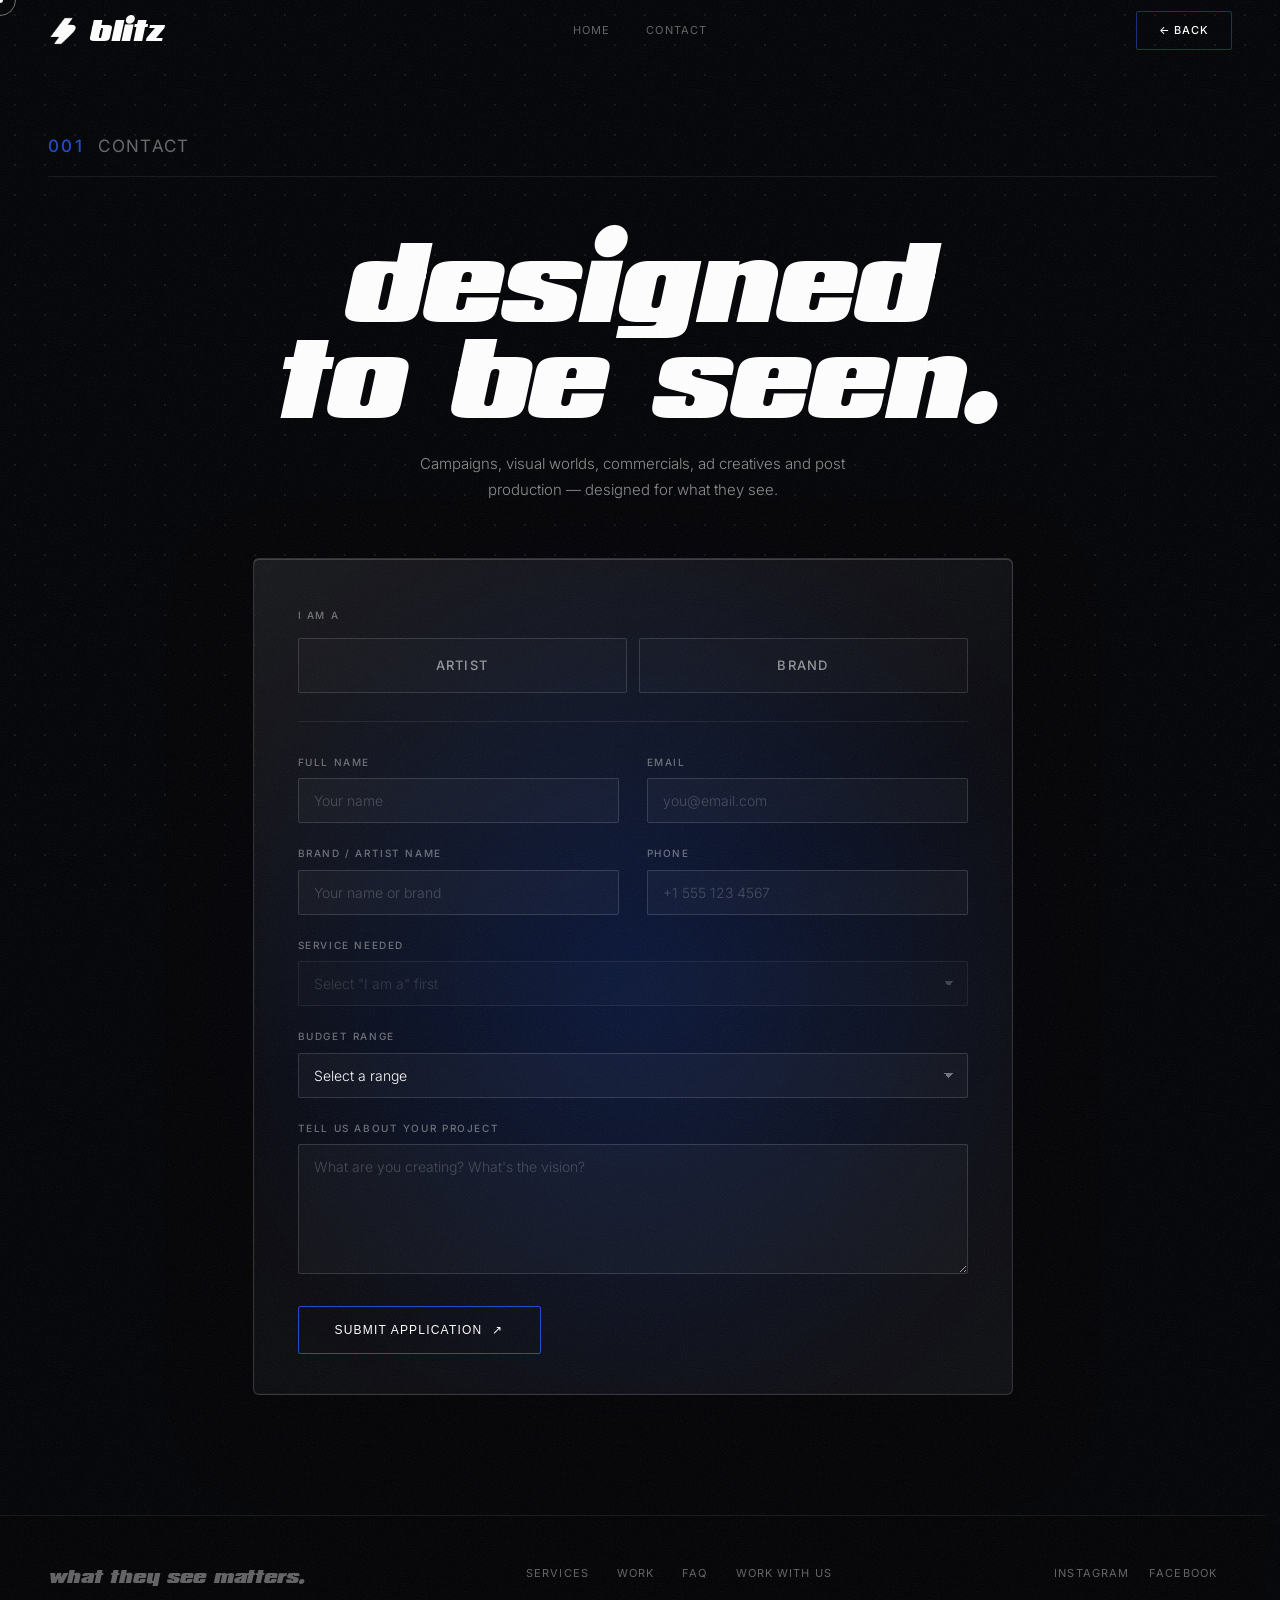
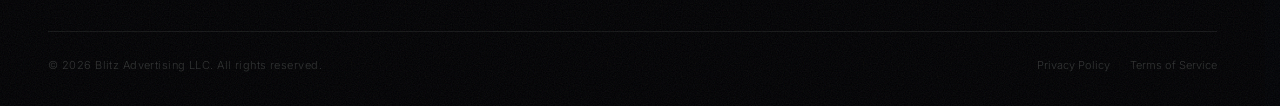
==== apply/index.html @ 1bb31725 "Add files via upload" ====
<!DOCTYPE html>
<html lang="en">
<head>
  <meta charset="UTF-8">
  <meta name="viewport" content="width=device-width, initial-scale=1.0">

  <!-- Primary SEO -->
  <title>Contact — Blitz</title>
  <meta name="description" content="Start a project with Blitz. AI-visuals, campaigns, brand worlds, commercials, ad creatives, and post-production. Designed to be seen.">
  <meta name="author" content="Blitz Advertising LLC">
  <meta name="robots" content="index, follow">
  <link rel="canonical" href="https://adsbyblitz.com/apply/">

  <!-- Open Graph -->
  <meta property="og:site_name" content="Blitz">
  <meta property="og:type" content="website">
  <meta property="og:url" content="https://adsbyblitz.com/apply/">
  <meta property="og:title" content="Contact — Blitz">
  <meta property="og:description" content="Start a project with Blitz. AI-visuals & post-production for artists and brands.">
  <meta property="og:image" content="https://adsbyblitz.com/assets/blitz-favicon.png">

  <!-- Twitter Card -->
  <meta name="twitter:card" content="summary_large_image">
  <meta name="twitter:title" content="Contact — Blitz">
  <meta name="twitter:description" content="Start a project with Blitz. AI-visuals & post-production for artists and brands.">
  <meta name="twitter:image" content="https://adsbyblitz.com/assets/blitz-favicon.png">

  <link rel="stylesheet" href="../styles.css?v=58">
  <link rel="icon" type="image/png" href="../assets/blitz-favicon.png">
  <script src="../assets/gsap.min.js"></script>
  <script src="../assets/ScrollTrigger.min.js"></script>
  <script src="../assets/lenis.min.js"></script>
  <script>gsap.registerPlugin(ScrollTrigger);</script>

  <!-- Meta Pixel Code -->
  <script>
  !function(f,b,e,v,n,t,s)
  {if(f.fbq)return;n=f.fbq=function(){n.callMethod?
  n.callMethod.apply(n,arguments):n.queue.push(arguments)};
  if(!f._fbq)f._fbq=n;n.push=n;n.loaded=!0;n.version="2.0";
  n.queue=[];t=b.createElement(e);t.async=!0;
  t.src=v;s=b.getElementsByTagName(e)[0];
  s.parentNode.insertBefore(t,s)}(window, document,"script",
  "https://connect.facebook.net/en_US/fbevents.js");
  fbq("init", "775347661459841");
  fbq("track", "PageView");
  </script>
  <noscript><img height="1" width="1" style="display:none"
  src="https://www.facebook.com/tr?id=775347661459841&ev=PageView&noscript=1"
  /></noscript>
  <!-- End Meta Pixel Code -->
  <!-- Whop Pixel -->
  <script>!function(w,d,s,u,n,a,b){if(w[n])return;a=w[n]={q:[],t:+new Date,s:[],o:u,track:function(){a.q.push([+new Date].concat([].slice.call(arguments)))},setScope:function(){a.s=[].slice.call(arguments).filter(function(x){return typeof x==="string"});a.q.push([+new Date,"setScope"].concat(a.s))},scope:function(){var c=[].slice.call(arguments);return{track:function(){a.q.push([+new Date].concat([].slice.call(arguments)).concat([{__scope:c}]))}}}};b=d.createElement(s);b.async=1;b.src=u+"/s.js";d.getElementsByTagName(s)[0].parentNode.insertBefore(b,d.getElementsByTagName(s)[0])}(window,document,"script","https://t.whop.tw","whop");whop.setScope("biz_LjYJNK8Vo7Cqlr");whop.track("page");</script>
</head>
<body>

  <div class="cursor" id="cursor"></div>
  <div class="cursor-ring" id="cursorRing"></div>

  <!-- NAV -->
  <nav class="nav" id="nav">
    <a href="/" class="nav-logo">
      <img src="../assets/blitz-icon-white.png" alt="Blitz" class="nav-icon">
      <span class="nav-wordmark">blitz</span>
    </a>
    <div class="nav-links">
      <a href="/" class="nav-link">Home</a>
      <a href="/apply/" class="nav-link">Contact</a>
    </div>
    <a href="/" class="nav-cta">← Back</a>
  </nav>

  <!-- CONTACT SECTION -->
  <section class="section section--contact">
    <div class="section-meta">
      <span class="section-num">001</span>
      <span class="section-label">Contact</span>
    </div>

    <div class="contact-intro">
      <h1 class="contact-headline">designed<br>to be seen.</h1>
      <p class="contact-sub">Campaigns, visual worlds, commercials, ad creatives and post production — designed for what they see.</p>
    </div>

    <div class="contact-form-wrap">
      <form id="applyForm" class="contact-form" onsubmit="handleSubmit(event)">

        <!-- Web3Forms hidden config -->
        <input type="hidden" name="access_key" value="27aeeb56-b1e2-402e-bf45-d9bee9b41a8e">
        <input type="hidden" name="subject" value="New project application — Blitz">
        <input type="hidden" name="from_name" value="Blitz Application">
        <input type="checkbox" name="botcheck" style="display:none" tabindex="-1" autocomplete="off">

        <div class="form-toggle-group">
          <span class="form-label">I am a</span>
          <div class="toggle-options">
            <input type="radio" id="audArtist" name="audience" value="artist" required>
            <label for="audArtist" class="toggle-option">Artist</label>
            <input type="radio" id="audBrand" name="audience" value="brand" required>
            <label for="audBrand" class="toggle-option">Brand</label>
          </div>
        </div>

        <div class="form-row">
          <div class="form-group">
            <label class="form-label" for="name">Full Name</label>
            <input class="form-input" type="text" id="name" name="name" placeholder="Your name" required>
          </div>
          <div class="form-group">
            <label class="form-label" for="email">Email</label>
            <input class="form-input" type="email" id="email" name="email" placeholder="you@email.com" required>
          </div>
          <div class="form-group">
            <label class="form-label" for="company">Brand / Artist Name</label>
            <input class="form-input" type="text" id="company" name="company" placeholder="Your name or brand" required>
          </div>
          <div class="form-group">
            <label class="form-label" for="phone">Phone</label>
            <input
              class="form-input"
              type="tel"
              inputmode="tel"
              id="phone"
              name="phone"
              placeholder="+1 555 123 4567"
              required
              minlength="7"
              maxlength="20"
              pattern="[\d+\-() ]{7,20}"
              title="Enter a valid phone number (at least 7 digits)">
          </div>
          <div class="form-group full">
            <label class="form-label" for="service">Service Needed</label>
            <select class="form-select" id="service" name="service" required disabled>
              <option value="" disabled selected>Select "I am a" first</option>
            </select>
          </div>
          <div class="form-group full">
            <label class="form-label" for="budget">Budget Range</label>
            <select class="form-select" id="budget" name="budget" required>
              <option value="" disabled selected>Select a range</option>
              <option value="Less than $500">Less than $500</option>
              <option value="$500 – $1,500">$500 – $1,500</option>
              <option value="$1,500 – $5,000">$1,500 – $5,000</option>
              <option value="$5,000+">$5,000+</option>
            </select>
          </div>
          <div class="form-group full">
            <label class="form-label" for="message">Tell us about your project</label>
            <textarea class="form-textarea" id="message" name="message" placeholder="What are you creating? What's the vision?" required></textarea>
          </div>
        </div>

        <button type="submit" class="form-submit">
          Submit Application <span>↗</span>
        </button>
      </form>

      <!-- Standard "received" view — for low-budget / not yet qualified leads -->
      <div id="formSuccess" class="form-success">
        <span class="section-num">STATUS</span>
        <h2 class="contact-headline">received.</h2>
        <p class="contact-sub">Thanks for reaching out. Expect to hear from us within 24 hours.</p>
      </div>

      <!-- Qualified lead view — shown when budget is $500+ — embeds booking calendar -->
      <div id="formSuccessQualified" class="form-success" style="display:none;">
        <span class="section-num">STATUS</span>
        <h2 class="contact-headline">booking...</h2>
        <div class="booking-embed">
          <!-- Calendly inline widget -->
          <div class="calendly-inline-widget"
               data-url="https://calendly.com/adsbyblitz/15min?hide_event_type_details=1&hide_gdpr_banner=1"
               style="min-width:320px;height:700px;"></div>
          <script type="text/javascript" src="https://assets.calendly.com/assets/external/widget.js" async></script>
        </div>
      </div>
    </div>
  </section>

  <!-- FOOTER -->
  <footer class="footer">
    <div class="footer-top">
      <div class="footer-brand">
        <p class="footer-tagline">what they see matters.</p>
      </div>
      <div class="footer-nav">
        <a href="/#services">Services</a>
        <a href="/#work">Work</a>
        <a href="/#faq">FAQ</a>
        <a href="/apply/">Work with us</a>
      </div>
      <div class="footer-social">
        <a href="https://instagram.com/adsbyblitz" target="_blank" rel="noopener">Instagram</a>
        <a href="https://facebook.com/adsbyblitz" target="_blank" rel="noopener">Facebook</a>
      </div>
    </div>
    <div class="footer-bottom">
      <span>© 2026 Blitz Advertising LLC. All rights reserved.</span>
      <div class="footer-links">
        <a href="/privacy-policy/">Privacy Policy</a>
        <a href="/terms-of-service/">Terms of Service</a>
      </div>
    </div>
  </footer>

  <script src="../script.js?v=53"></script>
  <script>
    const SERVICE_OPTIONS = {
      artist: [
        { value: 'static-ai-art', label: 'Static AI Art / Cover' },
        { value: 'ai-visualizer', label: 'AI Visualizer' },
        { value: 'creative-ai-visuals', label: 'Creative AI Visuals' },
        { value: 'ai-vfx', label: 'AI VFX' },
        { value: 'color-grading', label: 'Color Grading' },
        { value: 'full-post-production', label: 'Full Post Production' },
        { value: 'other', label: 'Not Sure Yet' },
      ],
      brand: [
        { value: '360-marketing-campaign', label: '360 Marketing Campaign' },
        { value: 'ai-commercial-ad', label: 'AI Commercial Ad' },
        { value: 'ai-ad-creatives', label: 'AI Ad Creatives' },
        { value: 'creative-ai-content', label: 'Creative AI Content' },
        { value: 'post-production', label: 'Post Production' },
        { value: 'other', label: 'Not Sure Yet' },
      ],
    };

    const serviceSelect = document.getElementById('service');

    function updateServiceOptions(audience) {
      serviceSelect.innerHTML = '';
      const placeholder = document.createElement('option');
      placeholder.value = '';
      placeholder.disabled = true;
      placeholder.selected = true;
      placeholder.textContent = 'Select a service';
      serviceSelect.appendChild(placeholder);
      SERVICE_OPTIONS[audience].forEach(opt => {
        const o = document.createElement('option');
        o.value = opt.value;
        o.textContent = opt.label;
        serviceSelect.appendChild(o);
      });
      serviceSelect.disabled = false;
    }

    document.querySelectorAll('input[name="audience"]').forEach(radio => {
      radio.addEventListener('change', e => updateServiceOptions(e.target.value));
    });

    /* Phone input — strip non-phone chars + require minimum 10 digits */
    const phoneInput = document.getElementById('phone');
    const MIN_PHONE_DIGITS = 10;
    function countDigits(s) { return (s.match(/\d/g) || []).length; }
    function validatePhone() {
      const digits = countDigits(phoneInput.value);
      if (digits === 0) {
        phoneInput.setCustomValidity('Please enter your phone number.');
      } else if (digits < MIN_PHONE_DIGITS) {
        phoneInput.setCustomValidity(`Phone number is too short — please enter at least ${MIN_PHONE_DIGITS} digits (you have ${digits}).`);
      } else {
        phoneInput.setCustomValidity('');
      }
    }
    if (phoneInput) {
      phoneInput.addEventListener('input', (e) => {
        /* strip anything that's not digit / + - ( ) space */
        const cleaned = e.target.value.replace(/[^\d+\-() ]/g, '');
        if (cleaned !== e.target.value) e.target.value = cleaned;
        validatePhone();
      });
      /* Reject paste of letters */
      phoneInput.addEventListener('paste', (e) => {
        const pasted = (e.clipboardData || window.clipboardData).getData('text');
        if (/[^\d+\-() ]/.test(pasted)) {
          e.preventDefault();
          const cleaned = pasted.replace(/[^\d+\-() ]/g, '');
          const start = phoneInput.selectionStart, end = phoneInput.selectionEnd;
          phoneInput.value = phoneInput.value.slice(0, start) + cleaned + phoneInput.value.slice(end);
          validatePhone();
        }
      });
      phoneInput.addEventListener('blur', validatePhone);
    }

    async function handleSubmit(e) {
      e.preventDefault();
      const form = document.getElementById('applyForm');
      const btn = form.querySelector('.form-submit');
      const originalBtnHTML = btn.innerHTML;
      btn.disabled = true;
      btn.innerHTML = 'Sending… <span>↗</span>';

      const formData = new FormData(form);
      try {
        const res = await fetch('https://api.web3forms.com/submit', {
          method: 'POST',
          body: formData,
        });
        const data = await res.json();
        if (data.success) {
          /* Meta Pixel: always fire a Lead event */
          if (typeof fbq !== 'undefined') fbq('track', 'Lead');

          /* Route to the right success view based on budget */
          const budget = document.getElementById('budget').value;
          const isQualified = budget && budget !== 'Less than $500';

          form.style.display = 'none';
          const successEl = isQualified
            ? document.getElementById('formSuccessQualified')
            : document.getElementById('formSuccess');
          successEl.style.display = 'block';

          /* Bonus: track qualified leads separately for ad optimization */
          if (isQualified && typeof fbq !== 'undefined') {
            fbq('trackCustom', 'QualifiedLead', { budget: budget });
          }

          window.scrollTo({ top: successEl.offsetTop - 100, behavior: 'smooth' });
        } else {
          throw new Error(data.message || 'Submission failed');
        }
      } catch (err) {
        btn.disabled = false;
        btn.innerHTML = originalBtnHTML;
        alert('Sorry, something went wrong. Please try again or email us directly at adsbyblitz@gmail.com');
        console.error(err);
      }
    }
  </script>
</body>
</html>
---- styles.css ----
/* ─────────────────────────────────────────────
   BLITZ — Global Styles
───────────────────────────────────────────── */

@import url('https://fonts.googleapis.com/css2?family=Inter:ital,wght@0,300;0,400;0,500;1,300&display=swap');

@font-face {
  font-family: 'Padaloma';
  src: url('assets/padaloma.italic.ttf') format('truetype');
  font-weight: normal;
  font-style: italic;
  font-display: swap;
}

:root {
  --bg: #010205;
  --white: #ffffff;
  --blue: #1f48c8;
  --blue-bright: #3a66e0;
  --blue-glow: rgba(77, 126, 212, 0.32);
  --border: rgba(255,255,255,0.08);
  --border-mid: rgba(255,255,255,0.14);
  --muted: rgba(255,255,255,0.38);
  --muted-mid: rgba(255,255,255,0.58);
  --font-display: 'Padaloma', Georgia, serif;
  --font-body: 'Inter', sans-serif;
  --ease-out: cubic-bezier(0.16, 1, 0.3, 1);
}

*, *::before, *::after { box-sizing: border-box; margin: 0; padding: 0; }
html {
  font-size: 16px;
  scrollbar-gutter: stable;  /* reserve scrollbar space so layout stays centered consistently */
  overflow-x: hidden;
  overscroll-behavior-x: none;
  max-width: 100vw;
}
body {
  overflow-x: hidden;
  max-width: 100vw;
  width: 100%;
}

body {
  background: var(--bg);
  color: var(--white);
  font-family: var(--font-body);
  font-weight: 300;
  line-height: 1.65;
  overflow-x: hidden;
  cursor: none;
}

/* ─── GRAIN ─────────────────────────────────── */
body::after {
  content: '';
  position: fixed;
  inset: -200%;
  width: 400%;
  height: 400%;
  background-image: url("data:image/svg+xml,%3Csvg viewBox='0 0 256 256' xmlns='http://www.w3.org/2000/svg'%3E%3Cfilter id='n'%3E%3CfeTurbulence type='fractalNoise' baseFrequency='0.85' numOctaves='4' stitchTiles='stitch'/%3E%3C/filter%3E%3Crect width='100%25' height='100%25' filter='url(%23n)'/%3E%3C/svg%3E");
  background-size: 256px 256px;
  opacity: 0.08;
  pointer-events: none;
  z-index: 9999;
  animation: grain 0.45s steps(1) infinite;
}

@keyframes grain {
  0%   { transform: translate(0,0); }
  11%  { transform: translate(-3%,-4%); }
  22%  { transform: translate(4%, 2%); }
  33%  { transform: translate(-2%, 5%); }
  44%  { transform: translate(5%,-2%); }
  55%  { transform: translate(-4%, 4%); }
  66%  { transform: translate(3%,-5%); }
  77%  { transform: translate(-5%, 3%); }
  88%  { transform: translate(4%, 4%); }
  100% { transform: translate(-3%,-3%); }
}

/* ─── DOT GRID ───────────────────────────────── */
body::before {
  content: '';
  position: fixed;
  inset: 0;
  background-image: radial-gradient(circle, rgba(255,255,255,0.075) 1px, transparent 1px);
  background-size: 30px 30px;
  pointer-events: none;
  z-index: 0;
}

/* ─── CURSOR ─────────────────────────────────── */
.cursor {
  position: fixed;
  width: 6px; height: 6px;
  background: #fff;
  border-radius: 50%;
  pointer-events: none;
  transform: translate(-50%,-50%);
  z-index: 10000;
  mix-blend-mode: difference;
  transition: width .2s, height .2s;
}
.cursor-ring {
  position: fixed;
  width: 32px; height: 32px;
  border: 1px solid rgba(255,255,255,0.45);
  border-radius: 50%;
  pointer-events: none;
  transform: translate(-50%,-50%);
  z-index: 10000;
  mix-blend-mode: difference;
  transition: width .3s var(--ease-out), height .3s var(--ease-out), border-color .3s;
}
.cursor.hover { width: 10px; height: 10px; }
.cursor-ring.hover { width: 50px; height: 50px; border-color: var(--blue-bright); }
.cursor-ring.cursor-ring--work {
  width: 64px;
  height: 64px;
  background: var(--blue);
  border-color: var(--blue);
}

/* ─── NAV ────────────────────────────────────── */
.nav {
  position: fixed;
  top: 0; left: 0; right: 0;
  z-index: 900;
  display: flex;
  align-items: center;
  justify-content: space-between;
  padding: 0 48px;
  height: 62px;
  transition: background .4s, border-color .4s;
  border-bottom: 1px solid transparent;
}
.nav.scrolled {
  background: rgba(6,8,15,0.82);
  backdrop-filter: blur(18px);
  -webkit-backdrop-filter: blur(18px);
  border-bottom-color: var(--border);
}
.nav-logo {
  display: flex;
  align-items: center;
  gap: 10px;
  text-decoration: none;
}
.nav-icon { height: 30px; width: auto; }
.nav-wordmark {
  font-family: var(--font-display);
  font-style: italic;
  font-size: 26px;
  color: #fff;
  letter-spacing: -0.01em;
  line-height: 1;
}
.nav-links {
  display: flex;
  gap: 36px;
  position: absolute;
  left: 50%;
  transform: translateX(-50%);
}
.nav-link {
  font-size: 11px;
  font-weight: 400;
  letter-spacing: 0.1em;
  text-transform: uppercase;
  color: var(--muted);
  text-decoration: none;
  transition: color .2s;
}
.nav-link:hover { color: #fff; }
.nav-cta {
  font-size: 11px;
  font-weight: 500;
  letter-spacing: 0.08em;
  text-transform: uppercase;
  color: #fff;
  text-decoration: none;
  border: 1px solid rgba(31,72,200,0.6);
  padding: 9px 22px;
  border-radius: 2px;
  transition: background .25s, border-color .25s, box-shadow .25s;
}
.nav-cta:hover {
  background: var(--blue);
  border-color: var(--blue);
  box-shadow: 0 0 38px rgba(74,125,240,0.65), 0 0 14px rgba(74,125,240,0.5);
}

/* ─── HERO ───────────────────────────────────── */
.hero {
  position: relative;
  padding: 0 48px;
  /* No overflow clipping here — html/body already block horizontal scroll.
     Clipping on one axis forces the other to compute as `auto`, which slices
     the blurred glow flat at the section edge and shows as a hard-edged patch. */
  z-index: 1;
  min-height: 100vh;
  display: flex;
  flex-direction: column;
}
.hero-top {
  display: flex;
  justify-content: space-between;
  align-items: center;
  padding-top: 80px;
  padding-bottom: 16px;
  border-bottom: 1px solid var(--border);
  position: relative;
  z-index: 2;
}
.hero-eyebrow {
  font-size: 11px;
  font-weight: 400;
  letter-spacing: 0.14em;
  text-transform: uppercase;
  color: var(--muted);
}
.hero-center {
  flex: 1;
  display: flex;
  align-items: center;
  padding: 44px 0 32px;
  overflow: visible;
  position: relative;
  z-index: 2;
}
.hero-headline {
  font-family: var(--font-display);
  font-style: italic;
  font-size: clamp(52px, 8vw, 116px);
  font-weight: normal;
  line-height: 1.02;
  letter-spacing: -0.03em;
  color: #fff;
  text-transform: lowercase;
  overflow: visible;
}
.hl-line { display: block; }
.hl-amp {
  color: transparent;
  -webkit-text-stroke: 2px rgba(255,255,255,0.92);
  text-stroke: 2px rgba(255,255,255,0.92);
}
.hero-sub-tag {
  font-family: var(--font-body);
  font-size: clamp(18px, 1.8vw, 24px);
  font-weight: 300;
  color: rgba(255,255,255,0.48);
  letter-spacing: 0.06em;
  text-transform: uppercase;
  margin-top: 28px;
}

.hero-bottom {
  display: flex;
  justify-content: flex-end;
  align-items: center;
  padding-top: 10px;
  padding-bottom: 10px;
}
.hero-bottom { min-height: 24px; }

/* CRT scanline / shimmer overlay */
.hero-scanlines {
  position: absolute;
  inset: 0;
  pointer-events: none;
  z-index: 3;
  background-image: repeating-linear-gradient(
    to bottom,
    rgba(255,255,255,0.055) 0px,
    rgba(255,255,255,0.055) 1px,
    transparent 1px,
    transparent 3px
  );
  -webkit-mask-image: linear-gradient(to bottom, #000 0%, #000 68%, transparent 100%);
  mask-image: linear-gradient(to bottom, #000 0%, #000 68%, transparent 100%);
}
/* cursor-reactive CRT glow */
.hero-scanlines::before {
  content: '';
  position: absolute;
  inset: 0;
  background: radial-gradient(240px circle at var(--crt-x, 50%) var(--crt-y, 35%),
    rgba(95,140,225,0.20) 0%,
    rgba(95,140,225,0.07) 38%,
    transparent 68%);
}
.hero-scanlines::after {
  content: '';
  position: absolute;
  left: 0;
  right: 0;
  height: 38%;
  background: linear-gradient(to bottom,
    transparent 0%,
    rgba(95,140,225,0.11) 50%,
    transparent 100%);
  animation: crtSweep 7s linear infinite;
}
@keyframes crtSweep {
  0%   { top: -40%; }
  100% { top: 100%; }
}
/* Glow blobs */
.hero-glow {
  position: absolute;
  pointer-events: none;
  border-radius: 50%;
  z-index: 0;
}
.hero-glow--1 {
  width: 800px; height: 800px;
  right: -180px; top: -120px;
  background: radial-gradient(circle, rgba(77,126,212,0.26) 0%, transparent 65%);
  filter: blur(60px);
}
.hero-glow--2 {
  width: 600px; height: 600px;
  left: -100px; bottom: -100px;
  background: radial-gradient(circle, rgba(77,126,212,0.14) 0%, transparent 68%);
  filter: blur(60px);
}

/* ─── LOGO STRIP ────────────────────────────── */
.logo-strip {
  position: relative;
  z-index: 1;
  overflow: hidden;
  padding-top: 10px;
}

.logo-strip-label {
  font-size: 13px;
  font-weight: 400;
  letter-spacing: 0.12em;
  text-transform: uppercase;
  color: rgba(255,255,255,0.32);
  margin: 24px 0 24px;
  text-align: center;
}

.logo-marquee-wrap {
  overflow: hidden;
  width: 100%;
  border-top: 1px solid var(--border);
  border-bottom: 1px solid var(--border);
  padding: 18px 0;
  background: rgba(31,72,200,0.04);
}

.logo-marquee-track {
  display: flex;
  align-items: center;
  white-space: nowrap;
  animation: logoScroll 40s linear infinite;
}

.logo-item {
  font-size: 13px;
  font-weight: 400;
  letter-spacing: 0.1em;
  text-transform: uppercase;
  color: var(--muted);
  padding: 0 36px;
  white-space: nowrap;
  flex-shrink: 0;
  transition: color 0.2s;
}

.logo-item:hover { color: rgba(255,255,255,0.72); }

.logo-sep {
  color: var(--blue);
  flex-shrink: 0;
  font-size: 10px;
  padding: 0 6px;
}

/* When logo images provided, replace spans with imgs */
.logo-item img {
  height: 20px;
  width: auto;
  filter: brightness(0) invert(1);
  opacity: 0.32;
  transition: opacity 0.2s;
  vertical-align: middle;
}
.logo-item img:hover { opacity: 0.7; }

@keyframes logoScroll {
  from { transform: translateX(0); }
  to   { transform: translateX(-50%); }
}

/* ─── SECTION BASE ───────────────────────────── */
.section {
  position: relative;
  padding: 96px 48px;
  z-index: 1;
}

/* Section label row — sits at top of every section */
.section-meta {
  display: flex;
  flex-direction: row;
  align-items: center;
  gap: 14px;
  margin-bottom: 60px;
  padding-bottom: 16px;
  border-bottom: 1px solid var(--border);
}
.section-num {
  font-size: 17px;
  font-weight: 500;
  letter-spacing: 0.14em;
  text-transform: uppercase;
  color: var(--blue);
}
.section-label {
  font-size: 17px;
  font-weight: 400;
  letter-spacing: 0.08em;
  text-transform: uppercase;
  color: rgba(255,255,255,0.4);
}

.rule { height: 1px; background: var(--border); }

/* ─── 001 WHY BLITZ ──────────────────────────── */
.section--why {
  background: transparent;
  position: relative;
}
.section--why::before {
  content: '';
  position: absolute;
  width: 720px;
  height: 720px;
  right: -180px;
  top: -120px;
  background: radial-gradient(circle, rgba(77,126,212,0.16) 0%, transparent 65%);
  filter: blur(50px);
  pointer-events: none;
  z-index: 0;
}
.section--why > * { position: relative; z-index: 1; }

.section-content { max-width: 1200px; }

.statement-text {
  font-family: var(--font-display);
  font-style: italic;
  font-size: clamp(20px, 3.5vw, 50px);
  font-weight: normal;
  line-height: 1.16;
  letter-spacing: -0.025em;
  color: #fff;
  text-transform: lowercase;
  max-width: none;
  margin-bottom: 64px;
  padding-left: 32px;
  border-left: 2px solid var(--blue);
}
.statement-text span {
  display: block;
  white-space: nowrap;
}
.statement-sub {
  display: none;
}
.stats-row {
  display: grid;
  grid-template-columns: repeat(4, 1fr);
  gap: 1px;
  background: transparent;
  border: 1px solid var(--border-mid);
  width: 100%;
}
.stats-row--full {
  width: calc(100% + 96px);
  margin-left: -48px;
  margin-right: -48px;
  border-left: none;
  border-right: none;
}
.stat-item {
  background: linear-gradient(150deg,
    rgba(255,255,255,0.022) 0%,
    rgba(255,255,255,0.003) 55%,
    rgba(255,255,255,0.01) 100%);
  backdrop-filter: blur(1.5px) saturate(190%) brightness(1.14);
  -webkit-backdrop-filter: blur(1.5px) saturate(190%) brightness(1.14);
  box-shadow:
    inset 0 1px 0 rgba(255,255,255,0.3),
    inset 1px 0 0 rgba(255,255,255,0.07),
    inset 0 -1px 0 rgba(255,255,255,0.05);
  padding: 32px 26px;
  display: flex;
  flex-direction: column;
  align-items: center;
  text-align: center;
  gap: 8px;
  transition: background .3s;
}
.stat-item:hover {
  background: linear-gradient(150deg,
    rgba(58,102,224,0.2) 0%,
    rgba(58,102,224,0.04) 100%);
}
.stat-num {
  font-family: var(--font-display);
  font-style: italic;
  font-size: clamp(28px, 3vw, 44px);
  font-weight: normal;
  letter-spacing: -0.03em;
  color: #fff;
  line-height: 1;
}
.stat-num--big {
  font-size: clamp(40px, 4.5vw, 64px);
  line-height: 0.85;
}
.stat-label {
  font-size: 12px;
  font-weight: 400;
  letter-spacing: 0.12em;
  text-transform: uppercase;
  color: var(--muted-mid);
}

/* ─── 002 SERVICES ───────────────────────────── */
.section--services {
  background: transparent;
  position: relative;
}
.section--services::before {
  content: '';
  position: absolute;
  width: 700px;
  height: 700px;
  right: -150px;
  bottom: -100px;
  background: radial-gradient(circle, rgba(77,126,212,0.1) 0%, transparent 65%);
  filter: blur(60px);
  pointer-events: none;
  z-index: 0;
}
.section--services > * { position: relative; z-index: 1; }

.services-list { display: flex; flex-direction: column; }

.service-row {
  display: grid;
  grid-template-columns: 64px 1fr 1fr;
  gap: 48px;
  align-items: start;
  padding: 52px 0;
  border-bottom: 1px solid var(--border);
  transition: background .25s;
}
.service-row:first-child { border-top: 1px solid var(--border); }
.service-row:hover .service-name { color: var(--blue-bright); }

.service-index {
  font-size: 11px;
  font-weight: 400;
  letter-spacing: 0.16em;
  color: var(--blue);
  padding-top: 8px;
}
.service-name {
  font-family: var(--font-display);
  font-style: italic;
  font-size: clamp(34px, 3.6vw, 52px);
  font-weight: normal;
  line-height: 1.02;
  letter-spacing: -0.025em;
  color: #fff;
  text-transform: lowercase;
  transition: color .25s;
}
.service-row-right {
  display: flex;
  flex-direction: column;
  gap: 22px;
  padding-top: 10px;
}
.service-desc {
  font-size: 15px;
  font-weight: 300;
  line-height: 1.72;
  color: rgba(255,255,255,0.5);
}
.service-link {
  font-size: 11px;
  font-weight: 500;
  letter-spacing: 0.1em;
  text-transform: uppercase;
  color: var(--muted);
  text-decoration: none;
  border: 1px solid var(--border-mid);
  padding: 10px 22px;
  border-radius: 2px;
  align-self: flex-start;
  transition: color .25s, background .25s, border-color .25s, box-shadow .25s;
}
.service-link:hover {
  color: #fff;
  background: var(--blue);
  border-color: var(--blue);
  box-shadow: 0 0 38px rgba(74,125,240,0.65), 0 0 14px rgba(74,125,240,0.5);
}

.rule--inner { height: 1px; background: var(--border); margin: 0; }

/* ─── 003 BENEFITS ───────────────────────────── */
.section--benefits {
  background: transparent;
  position: relative;
}

.benefits-grid {
  display: grid;
  grid-template-columns: repeat(3, 1fr);
  gap: 1px;
  background: transparent;
  border: 1px solid var(--border-mid);
}
.benefit-card {
  background: linear-gradient(150deg,
    rgba(255,255,255,0.022) 0%,
    rgba(255,255,255,0.003) 55%,
    rgba(255,255,255,0.01) 100%);
  backdrop-filter: blur(1.5px) saturate(190%) brightness(1.14);
  -webkit-backdrop-filter: blur(1.5px) saturate(190%) brightness(1.14);
  box-shadow:
    inset 0 1px 0 rgba(255,255,255,0.3),
    inset 1px 0 0 rgba(255,255,255,0.07),
    inset 0 -1px 0 rgba(255,255,255,0.05);
  padding: 40px 32px;
  display: flex;
  flex-direction: column;
  gap: 14px;
  transition: background .3s;
}
.benefit-card:hover {
  background: linear-gradient(150deg,
    rgba(58,102,224,0.2) 0%,
    rgba(58,102,224,0.05) 100%);
}
.benefit-num {
  font-size: 10px;
  font-weight: 500;
  letter-spacing: 0.18em;
  color: var(--blue);
}
.benefit-title {
  font-family: var(--font-display);
  font-style: italic;
  font-size: clamp(20px, 1.8vw, 27px);
  font-weight: normal;
  line-height: 1.1;
  letter-spacing: -0.02em;
  color: #fff;
  text-transform: lowercase;
}
.benefit-desc {
  font-size: 15px;
  font-weight: 300;
  line-height: 1.7;
  color: rgba(255,255,255,0.5);
}

/* ─── 004 WORK ───────────────────────────────── */
.section--work { background: var(--bg); }

.work-grid {
  display: flex;
  flex-direction: column;
  gap: 10px;
}
.work-row {
  display: flex;
  gap: 10px;
}
.work-cell {
  flex: 1;
  position: relative;
  overflow: hidden;
}
.work-row--wide .work-cell { aspect-ratio: 16 / 9; }
.work-row--tall .work-cell { aspect-ratio: 4 / 5; }
.work-cell img {
  width: 100%;
  height: 100%;
  object-fit: cover;
  display: block;
  transition: filter .45s var(--ease-out);
  /* Image protection — disables drag, selection, iOS long-press save */
  -webkit-user-drag: none;
  -webkit-touch-callout: none;
  user-select: none;
  -webkit-user-select: none;
  pointer-events: auto;
}
.work-cell:hover img {
  filter: grayscale(1) invert(1) contrast(1.1);
}
/* empty placeholder — slot waiting for an image */
.work-cell--empty {
  background: rgba(255,255,255,0.02);
  border: 1px solid var(--border);
  display: flex;
  align-items: center;
  justify-content: center;
}
.work-cell--empty::after {
  content: 'coming soon';
  font-size: 10px;
  letter-spacing: 0.16em;
  text-transform: uppercase;
  color: rgba(255,255,255,0.16);
}

/* ─── 005 CLIENTS ────────────────────────────── */
.section--clients { background: rgba(31,72,200,0.025); }

.clients-content {
  display: grid;
  grid-template-columns: 1fr 1fr;
  gap: 80px;
  align-items: start;
}
.clients-statement {
  font-family: var(--font-display);
  font-style: italic;
  font-size: clamp(34px, 4vw, 58px);
  font-weight: normal;
  line-height: 1.08;
  letter-spacing: -0.03em;
  color: #fff;
  text-transform: lowercase;
}
.clients-list {
  display: flex;
  flex-direction: column;
}
.clients-list span {
  font-size: 13px;
  font-weight: 300;
  color: rgba(255,255,255,0.38);
  padding: 11px 0;
  border-bottom: 1px solid var(--border);
  letter-spacing: 0.02em;
  transition: color .2s, padding-left .2s;
}
.clients-list span:first-child { border-top: 1px solid var(--border); }
.clients-list span:hover { color: rgba(255,255,255,0.8); padding-left: 6px; }
.client-more { color: var(--blue) !important; font-style: italic; }

/* ─── 005 FAQ ────────────────────────────────── */
.section--faq {
  background: transparent;
  position: relative;
}

.faq-layout {
  display: grid;
  grid-template-columns: 1fr 0.82fr;
  gap: 56px;
  /* Centre the shorter column against the taller one so the FAQ list and the
     process timeline read as one balanced block instead of both hanging from the top. */
  align-items: center;
}
.faq-heading {
  font-family: var(--font-display);
  font-style: italic;
  font-size: clamp(34px, 4vw, 58px);
  font-weight: normal;
  letter-spacing: -0.03em;
  color: #fff;
  text-transform: lowercase;
  margin-bottom: 30px;
}
.faq-list { display: flex; flex-direction: column; }

/* ─── FAQ SIDE — PROCESS TIMELINE ───────────── */
.faq-side {
  align-self: start;
  display: flex;
  flex-direction: column;
  align-items: center;
}

.status-pulse {
  display: flex;
  align-items: center;
  gap: 12px;
  font-size: 12px;
  font-weight: 400;
  letter-spacing: 0.14em;
  text-transform: uppercase;
  color: var(--muted-mid);
  margin-bottom: 36px;
}
.pulse-dot {
  position: relative;
  width: 9px;
  height: 9px;
  border-radius: 50%;
  background: #3ddc84;
  flex-shrink: 0;
}
.pulse-dot::after {
  content: '';
  position: absolute;
  inset: 0;
  border-radius: 50%;
  background: #3ddc84;
  animation: pulseRing 2.4s ease-out infinite;
}
@keyframes pulseRing {
  0%   { transform: scale(1); opacity: 0.6; }
  100% { transform: scale(3.4); opacity: 0; }
}

.process-eyebrow {
  font-size: 11px;
  font-weight: 400;
  letter-spacing: 0.18em;
  text-transform: uppercase;
  color: var(--blue);
  margin-bottom: 14px;
}

.process { position: relative; display: flex; flex-direction: column; }
.process-step {
  position: relative;
  display: flex;
  gap: 24px;
  padding: 20px 0;
}
/* connecting line through node centers */
.process-step::before {
  content: '';
  position: absolute;
  left: 21px;
  top: 0;
  bottom: 0;
  width: 1px;
  background: linear-gradient(to bottom,
    rgba(31,72,200,0.45), rgba(31,72,200,0.15));
}
.process-step:first-child::before { top: 50%; }
.process-step:last-child::before { bottom: 50%; }

.process-num {
  position: relative;
  z-index: 1;
  flex-shrink: 0;
  width: 44px;
  height: 44px;
  display: flex;
  align-items: center;
  justify-content: center;
  font-family: var(--font-body);
  font-size: 12px;
  font-weight: 500;
  letter-spacing: 0.05em;
  color: var(--blue-bright);
  border: 1px solid rgba(31,72,200,0.45);
  border-radius: 50%;
  background: rgba(31,72,200,0.1);
  backdrop-filter: blur(10px);
  -webkit-backdrop-filter: blur(10px);
  box-shadow: 0 0 22px rgba(31,72,200,0.22), inset 0 0 12px rgba(31,72,200,0.1);
}
.process-text { padding-top: 5px; }
.process-name {
  font-family: var(--font-display);
  font-style: italic;
  font-size: 26px;
  font-weight: normal;
  letter-spacing: -0.02em;
  text-transform: lowercase;
  color: #fff;
  margin-bottom: 7px;
}
.process-desc {
  font-size: 14px;
  font-weight: 300;
  line-height: 1.6;
  color: rgba(255,255,255,0.46);
  max-width: 340px;
}

.faq-item {
  border-bottom: 1px solid var(--border);
  padding: 0 18px;
  margin: 0 -18px;
  border-radius: 10px;
  transition: background .35s var(--ease-out);
}
.faq-item:first-child { border-top: 1px solid var(--border); }
.faq-item--open {
  background: rgba(255,255,255,0.05);
  backdrop-filter: blur(14px);
  -webkit-backdrop-filter: blur(14px);
}

.faq-q {
  width: 100%;
  background: none;
  border: none;
  cursor: none;
  display: flex;
  justify-content: space-between;
  align-items: center;
  padding: 22px 0;
  color: #fff;
  font-family: var(--font-body);
  font-size: 15px;
  font-weight: 300;
  text-align: left;
  gap: 24px;
  transition: color .2s;
}
.faq-q:hover { color: var(--muted-mid); }
.faq-icon {
  font-size: 20px;
  font-weight: 200;
  color: var(--blue);
  flex-shrink: 0;
  transition: transform .35s var(--ease-out);
  line-height: 1;
}
.faq-q[aria-expanded="true"] .faq-icon { transform: rotate(45deg); }
.faq-a {
  display: grid;
  grid-template-rows: 0fr;
  transition: grid-template-rows .4s var(--ease-out);
}
.faq-a.open { grid-template-rows: 1fr; }
.faq-a-in { overflow: hidden; min-height: 0; }
.faq-a p {
  font-size: 14px;
  font-weight: 300;
  line-height: 1.78;
  color: rgba(255,255,255,0.42);
  padding-bottom: 22px;
}

/* ─── 006 CTA ────────────────────────────────── */
.section--cta {
  position: relative;
  overflow: hidden;
  background: transparent;
}
.cta-inner {
  position: relative;
  z-index: 2;
  width: 100%;
  display: flex;
  flex-direction: column;
  align-items: center;
  text-align: center;
  padding: 40px 0 20px;
}
.cta-headline {
  font-family: var(--font-display);
  font-style: italic;
  font-size: clamp(54px, 8.6vw, 110px);
  font-weight: normal;
  line-height: 0.92;
  letter-spacing: -0.035em;
  color: #fff;
  text-transform: lowercase;
  margin-bottom: 36px;
}
.cta-body {
  font-size: 15px;
  font-weight: 300;
  color: rgba(255,255,255,0.44);
  line-height: 1.72;
  max-width: 460px;
  margin-bottom: 48px;
}
.cta-btn {
  display: inline-flex;
  align-items: center;
  gap: 10px;
  font-size: 12px;
  font-weight: 500;
  letter-spacing: 0.1em;
  text-transform: uppercase;
  color: #fff;
  text-decoration: none;
  border: 1px solid rgba(31,72,200,0.7);
  padding: 16px 38px;
  border-radius: 2px;
  transition: background .25s, box-shadow .25s, border-color .25s;
}
.cta-btn:hover {
  background: var(--blue);
  border-color: var(--blue);
  box-shadow: 0 0 64px rgba(74,125,240,0.7), 0 0 22px rgba(74,125,240,0.55);
}
.cta-glow {
  position: absolute;
  inset: 0;
  background: radial-gradient(ellipse 70% 80% at 50% 50%, rgba(77,126,212,0.28) 0%, transparent 65%);
  pointer-events: none;
  z-index: 1;
}

/* ─── FOOTER ─────────────────────────────────── */
.footer {
  border-top: 1px solid var(--border);
  padding: 48px 48px 32px;
  position: relative;
  z-index: 1;
  background: rgba(0,0,0,0.4);
}
.footer-top {
  display: flex;
  align-items: flex-start;
  justify-content: space-between;
  margin-bottom: 40px;
}
.footer-brand {
  display: flex;
  flex-direction: column;
  gap: 14px;
}
.footer-logo {
  display: flex;
  align-items: center;
  gap: 10px;
  text-decoration: none;
}
.footer-wordmark {
  font-family: var(--font-display);
  font-style: italic;
  font-size: 20px;
  color: #fff;
}
.footer-tagline {
  font-family: var(--font-display);
  font-style: italic;
  font-size: 16px;
  letter-spacing: -0.01em;
  text-transform: lowercase;
  color: var(--muted);
}
.footer-nav { display: flex; gap: 28px; }
.footer-nav a {
  font-size: 11px;
  font-weight: 400;
  letter-spacing: 0.1em;
  text-transform: uppercase;
  color: var(--muted);
  text-decoration: none;
  transition: color .2s;
}
.footer-nav a:hover { color: #fff; }
.footer-social { display: flex; gap: 20px; }
.footer-social a {
  font-size: 11px;
  font-weight: 400;
  letter-spacing: 0.1em;
  text-transform: uppercase;
  color: var(--muted);
  text-decoration: none;
  transition: color .2s;
}
.footer-social a:hover { color: #fff; }
.footer-bottom {
  display: flex;
  justify-content: space-between;
  align-items: center;
  padding-top: 24px;
  border-top: 1px solid var(--border);
}
.footer-bottom span {
  font-size: 11px;
  color: rgba(255,255,255,0.18);
  letter-spacing: 0.04em;
}
.footer-links { display: flex; gap: 20px; }
.footer-links a {
  font-size: 11px;
  color: rgba(255,255,255,0.18);
  text-decoration: none;
  transition: color .2s;
}
.footer-links a:hover { color: rgba(255,255,255,0.5); }

/* ─── LEGAL PAGES (Privacy / Terms) ──────────── */
.section--legal {
  padding-top: 132px;
  padding-bottom: 120px;
  min-height: 100vh;
}
.legal-intro {
  max-width: 820px;
  margin: 24px 0 64px;
  padding-bottom: 40px;
  border-bottom: 1px solid var(--border);
}
.legal-headline {
  font-family: var(--font-display);
  font-style: italic;
  font-size: clamp(48px, 6.5vw, 86px);
  font-weight: normal;
  line-height: 1;
  letter-spacing: -0.03em;
  color: #fff;
  text-transform: lowercase;
  margin-bottom: 24px;
}
.legal-effective {
  font-size: 11px;
  font-weight: 500;
  letter-spacing: 0.14em;
  text-transform: uppercase;
  color: var(--blue);
  margin-bottom: 24px;
}
.legal-lead {
  font-size: 17px;
  font-weight: 300;
  line-height: 1.7;
  color: rgba(255,255,255,0.72);
  max-width: 720px;
}

.legal-body {
  max-width: 820px;
  display: flex;
  flex-direction: column;
  gap: 44px;
}
.legal-block {
  display: flex;
  flex-direction: column;
  gap: 14px;
}
.legal-h2 {
  font-family: var(--font-body);
  font-size: 15px;
  font-weight: 500;
  letter-spacing: 0.06em;
  text-transform: uppercase;
  color: #fff;
}
.legal-block p {
  font-size: 15px;
  font-weight: 300;
  line-height: 1.78;
  color: rgba(255,255,255,0.55);
}
.legal-link {
  color: var(--blue-bright);
  text-decoration: none;
  border-bottom: 1px solid rgba(31,72,200,0.4);
  transition: color .2s, border-color .2s;
}
.legal-link:hover { color: #fff; border-color: #fff; }

/* ─── APPLY / CONTACT PAGE ───────────────────── */
.section--contact {
  padding-top: 132px;
  padding-bottom: 120px;
  min-height: 100vh;
}

.contact-intro {
  text-align: center;
  max-width: 960px;
  margin: 24px auto 56px;
}
.contact-headline {
  font-family: var(--font-display);
  font-style: italic;
  font-size: clamp(54px, 8vw, 96px);
  font-weight: normal;
  line-height: 1;
  letter-spacing: -0.03em;
  color: #fff;
  text-transform: lowercase;
  margin-bottom: 22px;
}
.contact-sub {
  font-size: 15px;
  font-weight: 300;
  color: rgba(255,255,255,0.55);
  line-height: 1.7;
  max-width: 480px;
  margin: 0 auto;
}

/* Glass form container */
.contact-form-wrap {
  max-width: 760px;
  margin: 0 auto;
  position: relative;
}
.contact-form {
  background: linear-gradient(155deg,
    rgba(255,255,255,0.085) 0%,
    rgba(255,255,255,0.03) 45%,
    rgba(255,255,255,0.05) 100%);
  backdrop-filter: blur(7px) saturate(150%);
  -webkit-backdrop-filter: blur(7px) saturate(150%);
  border: 1px solid rgba(255,255,255,0.14);
  border-radius: 6px;
  padding: 48px 44px 40px;
  box-shadow:
    0 30px 80px rgba(0,0,0,0.45),
    inset 0 1px 0 rgba(255,255,255,0.16),
    inset 0 0 0 1px rgba(255,255,255,0.02);
  position: relative;
  z-index: 2;
}
.contact-form-wrap::before {
  content: '';
  position: absolute;
  inset: -60px;
  background: radial-gradient(ellipse 70% 70% at 50% 50%, rgba(31,72,200,0.18) 0%, transparent 70%);
  filter: blur(40px);
  z-index: 1;
  pointer-events: none;
}

/* Artist / Brand toggle */
.form-toggle-group {
  margin-bottom: 32px;
  padding-bottom: 28px;
  border-bottom: 1px solid var(--border);
  display: flex;
  flex-direction: column;
  gap: 14px;
}
.toggle-options {
  display: grid;
  grid-template-columns: 1fr 1fr;
  gap: 12px;
}
.toggle-options input[type="radio"] {
  position: absolute;
  opacity: 0;
  pointer-events: none;
}
.toggle-option {
  display: flex;
  align-items: center;
  justify-content: center;
  padding: 16px;
  border: 1px solid var(--border-mid);
  border-radius: 2px;
  font-size: 13px;
  font-weight: 500;
  letter-spacing: 0.1em;
  text-transform: uppercase;
  color: rgba(255,255,255,0.55);
  background: rgba(255,255,255,0.02);
  cursor: none;
  transition: color .25s, background .25s, border-color .25s, box-shadow .25s;
}
.toggle-option:hover {
  color: #fff;
  border-color: rgba(255,255,255,0.25);
}
.toggle-options input[type="radio"]:checked + .toggle-option {
  color: #fff;
  background: rgba(31,72,200,0.18);
  border-color: var(--blue);
  box-shadow: 0 0 32px rgba(74,125,240,0.55);
}

/* Form grid */
.form-row {
  display: grid;
  grid-template-columns: 1fr 1fr;
  gap: 22px 28px;
}
.form-group { display: flex; flex-direction: column; gap: 8px; }
.form-group.full { grid-column: span 2; }
.form-label {
  font-size: 10px;
  font-weight: 500;
  letter-spacing: 0.16em;
  text-transform: uppercase;
  color: rgba(255,255,255,0.4);
}
.form-input, .form-select, .form-textarea {
  background: rgba(255,255,255,0.03);
  border: 1px solid var(--border-mid);
  border-radius: 2px;
  color: #fff;
  font-family: var(--font-body);
  font-size: 14px;
  font-weight: 300;
  padding: 13px 15px;
  outline: none;
  width: 100%;
  transition: border-color .2s, background .2s;
}
.form-select { cursor: none; appearance: none;
  background-image: linear-gradient(45deg, transparent 50%, rgba(255,255,255,0.4) 50%), linear-gradient(135deg, rgba(255,255,255,0.4) 50%, transparent 50%);
  background-position: calc(100% - 18px) 50%, calc(100% - 13px) 50%;
  background-size: 5px 5px, 5px 5px;
  background-repeat: no-repeat;
  padding-right: 36px;
}
.form-input::placeholder, .form-textarea::placeholder { color: rgba(255,255,255,0.22); }
.form-input:focus, .form-select:focus, .form-textarea:focus {
  border-color: rgba(31,72,200,0.7);
  background: rgba(31,72,200,0.06);
}
.form-select:disabled {
  opacity: 0.5;
  cursor: not-allowed;
  color: rgba(255,255,255,0.3);
}
.form-textarea { min-height: 130px; resize: vertical; }

.form-submit {
  display: inline-flex;
  align-items: center;
  gap: 10px;
  margin-top: 32px;
  font-size: 12px;
  font-weight: 500;
  letter-spacing: 0.1em;
  text-transform: uppercase;
  color: #fff;
  background: none;
  border: 1px solid var(--blue);
  padding: 16px 36px;
  border-radius: 2px;
  cursor: none;
  transition: background .25s, box-shadow .25s;
}
.form-submit:hover {
  background: var(--blue);
  box-shadow: 0 0 56px rgba(74,125,240,0.7), 0 0 20px rgba(74,125,240,0.55);
}

/* Success state */
.form-success {
  display: none;
  text-align: center;
  background: rgba(255,255,255,0.025);
  backdrop-filter: blur(20px) saturate(140%);
  -webkit-backdrop-filter: blur(20px) saturate(140%);
  border: 1px solid rgba(255,255,255,0.07);
  border-radius: 4px;
  padding: 72px 48px;
  position: relative;
  z-index: 2;
}
.form-success .section-num {
  display: block;
  margin-bottom: 18px;
}
.form-success .contact-headline {
  font-size: clamp(28px, 4vw, 44px);
  line-height: 1.05;
  margin-bottom: 14px;
  white-space: normal;
}
.form-success .contact-sub {
  font-size: 13.5px;
  max-width: 380px;
}
@media (max-width: 600px) {
  .form-success { padding: 44px 24px; }
  .form-success .contact-headline {
    font-size: clamp(22px, 7vw, 32px);
    white-space: normal;
  }
  .form-success .section-num { font-size: 12px; margin-bottom: 14px; }
  .form-success .contact-sub { font-size: 12.5px; }
}

/* Booking calendar embed — qualified-lead success view */
.booking-embed {
  margin-top: 36px;
  border-radius: 10px;
  overflow: hidden;
  border: 1px solid var(--border);
  background: #fff;
  box-shadow: 0 20px 60px rgba(0,0,0,0.4);
}
.booking-embed iframe {
  width: 100%;
  border: 0;
  display: block;
  background: #fff;
}
.calendly-inline-widget { width: 100%; }
@media (max-width: 600px) {
  .calendly-inline-widget { height: 620px !important; }
}

/* ─── RESPONSIVE ─────────────────────────────── */
/* ─── TABLET (≤960px) ────────────────────────── */
@media (max-width: 960px) {
  .nav { padding: 0 24px; }
  .nav-links {
    display: flex;
    gap: 22px;
    /* desktop centering via position:absolute kept */
  }
  .nav-link {
    font-size: 9.5px;
    color: rgba(255,255,255,0.78);
    font-weight: 400;
    letter-spacing: 0.1em;
  }

  .hero { padding: 0 24px; min-height: auto; }
  .hero-top { padding-top: 72px; }
  .hero-eyebrow { font-size: 10px; letter-spacing: 0.1em; }
  .hero-headline { font-size: clamp(40px, 10vw, 92px); }
  .hero-center { padding: 64px 0 48px; }

  .section { padding: 80px 24px; }
  .section--services { padding: 80px 24px; }
  .section--cta { padding: 100px 24px; }
  .rule { margin: 0; }

  .section-num, .section-label { font-size: 14px; }

  .statement-text { font-size: clamp(22px, 3.6vw, 38px); padding-left: 22px; }

  .service-row { grid-template-columns: 44px 1fr; gap: 20px; }
  .service-row-right { grid-column: 2; }
  .service-name { font-size: clamp(28px, 6vw, 44px); }

  .stats-row { grid-template-columns: repeat(2, 1fr); max-width: 100%; }
  .benefits-grid { grid-template-columns: repeat(2, 1fr); }
  .clients-content { grid-template-columns: 1fr; gap: 40px; }
  .faq-layout { grid-template-columns: 1fr; gap: 44px; }
  .faq-chat { position: static; }
  .faq-side { align-items: flex-start; }

  .work-row { flex-wrap: wrap; }
  .work-row--wide .work-cell { flex: 1 1 100%; }
  .work-row--tall .work-cell { flex: 1 1 calc(33.333% - 7px); }

  .cta-headline { font-size: clamp(48px, 9.5vw, 92px); }

  .footer { padding: 40px 24px 28px; }
  .footer-top { flex-direction: column; gap: 24px; align-items: flex-start; }
  .footer-nav, .footer-social { gap: 20px; flex-wrap: wrap; }

  .apply-hero { padding: 120px 24px 60px; }
  .apply-form { padding: 60px 24px 80px; }
  .form-row { grid-template-columns: 1fr; }
  .form-group.full { grid-column: span 1; }
  .contact-form { padding: 36px 24px 32px; }
}

/* ─── PHONE (≤600px) ─────────────────────────── */
@media (max-width: 600px) {
  /* NAV — show Home + Contact, hide CTA button to save space */
  .nav { padding: 0 18px; height: 56px; }
  .nav-cta { display: none; }
  .nav-links { gap: 14px; }
  .nav-link {
    font-size: 9px;
    letter-spacing: 0.1em;
    font-weight: 400;
    color: rgba(255,255,255,0.78);
  }
  .nav-wordmark { font-size: 14px; }
  .nav-icon { height: 16px; }
  .nav-logo { gap: 7px; }

  /* HERO — smaller font so 2-line layout holds */
  .hero-top { padding-top: 68px; padding-bottom: 14px; }
  .hero-eyebrow { font-size: 9px; }
  .hero-headline { font-size: clamp(22px, 7vw, 38px); line-height: 1.04; }
  .hl-line { white-space: nowrap; }
  .hero-sub-tag { font-size: 14px; margin-top: 20px; }
  .hero-center { padding: 50px 0 36px; }

  .section { padding: 64px 20px; }
  .section--services { padding: 64px 20px; }
  .section--cta { padding: 80px 20px; }

  .section-meta { gap: 10px; margin-bottom: 40px; padding-bottom: 12px; }
  .section-num, .section-label { font-size: 13px; }

  /* SECTION 001 — statement wraps, smaller font */
  .statement-text { font-size: clamp(19px, 5.4vw, 30px); padding-left: 18px; margin-bottom: 44px; }
  .statement-text span { white-space: normal; }

  /* SECTION 001 STATS — 2×2 square cells (all identical) */
  .stats-row { grid-template-columns: 1fr 1fr; }
  .stat-item {
    aspect-ratio: 1 / 1;
    padding: 16px 14px;
    justify-content: center;
    gap: 10px;
  }
  .stat-num { font-size: clamp(22px, 6vw, 32px); }
  .stat-num--big { font-size: clamp(30px, 8.5vw, 44px); }
  .stat-label { font-size: 10px; letter-spacing: 0.08em; }

  /* SERVICES */
  .service-row { grid-template-columns: 1fr; gap: 12px; padding: 36px 0; }
  .service-index { display: none; }
  .service-name { font-size: clamp(22px, 6vw, 32px); }
  .service-desc { font-size: 14px; }

  /* BENEFITS */
  .benefits-grid { grid-template-columns: 1fr; }
  .benefit-card { padding: 32px 24px; }

  /* SECTION 004 WORK — alternating pattern: 1 landscape, 2 portraits, repeating */
  .work-row { display: contents; }
  .work-grid {
    display: grid;
    grid-template-columns: 1fr 1fr;
    gap: 6px;
  }
  .work-row--wide .work-cell {
    grid-column: 1 / -1;
    aspect-ratio: 16 / 9;
    flex: none;
  }
  .work-row--tall .work-cell {
    aspect-ratio: 4 / 5;
    flex: none;
  }

  .cta-headline { font-size: clamp(24px, 7vw, 36px); margin-bottom: 28px; }
  .cta-body { font-size: 14px; margin-bottom: 36px; }

  /* PROCESS TIMELINE */
  .process-step { gap: 18px; padding: 16px 0; }
  .process-num { width: 38px; height: 38px; font-size: 11px; }
  .process-step::before { left: 18px; }
  .process-name { font-size: 22px; }
  .process-desc { font-size: 13px; max-width: 100%; }

  /* FAQ */
  .faq-q { font-size: 14px; padding: 18px 0; gap: 14px; }
  .faq-item { padding: 0 14px; margin: 0 -14px; }
  .faq-heading { font-size: clamp(20px, 5.5vw, 30px); margin-bottom: 20px; }

  /* FOOTER — ensure visible + clean stacking */
  .footer { padding: 36px 20px 24px; }
  .footer-top { gap: 24px; }
  .footer-tagline { font-size: 15px; }
  .footer-nav, .footer-social, .footer-links { gap: 16px; flex-wrap: wrap; }
  .footer-bottom { flex-direction: column; gap: 14px; align-items: flex-start; padding-top: 20px; }

  /* logo strip */
  .logo-strip-label { font-size: 11px; margin: 16px 0 16px; }
  .logo-item { font-size: 12px; padding: 0 20px; }

  /* APPLY PAGE */
  .apply-hero { padding: 100px 20px 48px; }
  .apply-form { padding: 40px 20px 64px; }
  /* contact headline — scaled down so 2-line break holds */
  .contact-headline { font-size: clamp(22px, 7vw, 36px); line-height: 1.0; white-space: nowrap; }
  .contact-intro { max-width: 100%; }
  .contact-sub { font-size: 12.5px; line-height: 1.65; max-width: 100%; }
  .toggle-option { padding: 14px 18px; font-size: 12px; }
  .form-toggle-group .form-label { font-size: 11px; }

  /* legal pages */
  .legal-headline { font-size: clamp(22px, 6.5vw, 34px); }
  .legal-intro { margin-bottom: 44px; padding-bottom: 32px; }
}

/* ─── TOUCH DEVICES (no mouse) ──────────────── */
@media (hover: none) and (pointer: coarse) {
  body { cursor: auto; }
  .cursor, .cursor-ring { display: none !important; }

  /* Touch has no hover — kill the sticky hover states */
  .work-cell:hover img { filter: none; }
  .nav-cta:hover, .cta-btn:hover, .service-link:hover, .form-submit:hover {
    box-shadow: none;
  }

  /* Tap-press feedback — buttons glow while finger is held down */
  .nav-cta:active {
    background: var(--blue);
    border-color: var(--blue);
    box-shadow: 0 0 38px rgba(74,125,240,0.65), 0 0 14px rgba(74,125,240,0.5);
  }
  .cta-btn:active {
    background: var(--blue);
    border-color: var(--blue);
    box-shadow: 0 0 64px rgba(74,125,240,0.7), 0 0 22px rgba(74,125,240,0.55);
  }
  .service-link:active {
    color: #fff;
    background: var(--blue);
    border-color: var(--blue);
    box-shadow: 0 0 38px rgba(74,125,240,0.65), 0 0 14px rgba(74,125,240,0.5);
  }
  .form-submit:active {
    background: var(--blue);
    box-shadow: 0 0 56px rgba(74,125,240,0.7), 0 0 20px rgba(74,125,240,0.55);
  }
  .toggle-options input[type="radio"]:active + .toggle-option {
    color: #fff;
    background: rgba(31,72,200,0.18);
    border-color: var(--blue);
    box-shadow: 0 0 32px rgba(74,125,240,0.55);
  }

  /* Work images — invert while tap-and-hold */
  .work-cell:active img {
    filter: grayscale(1) invert(1) contrast(1.1);
    transition: filter .2s var(--ease-out);
  }
}
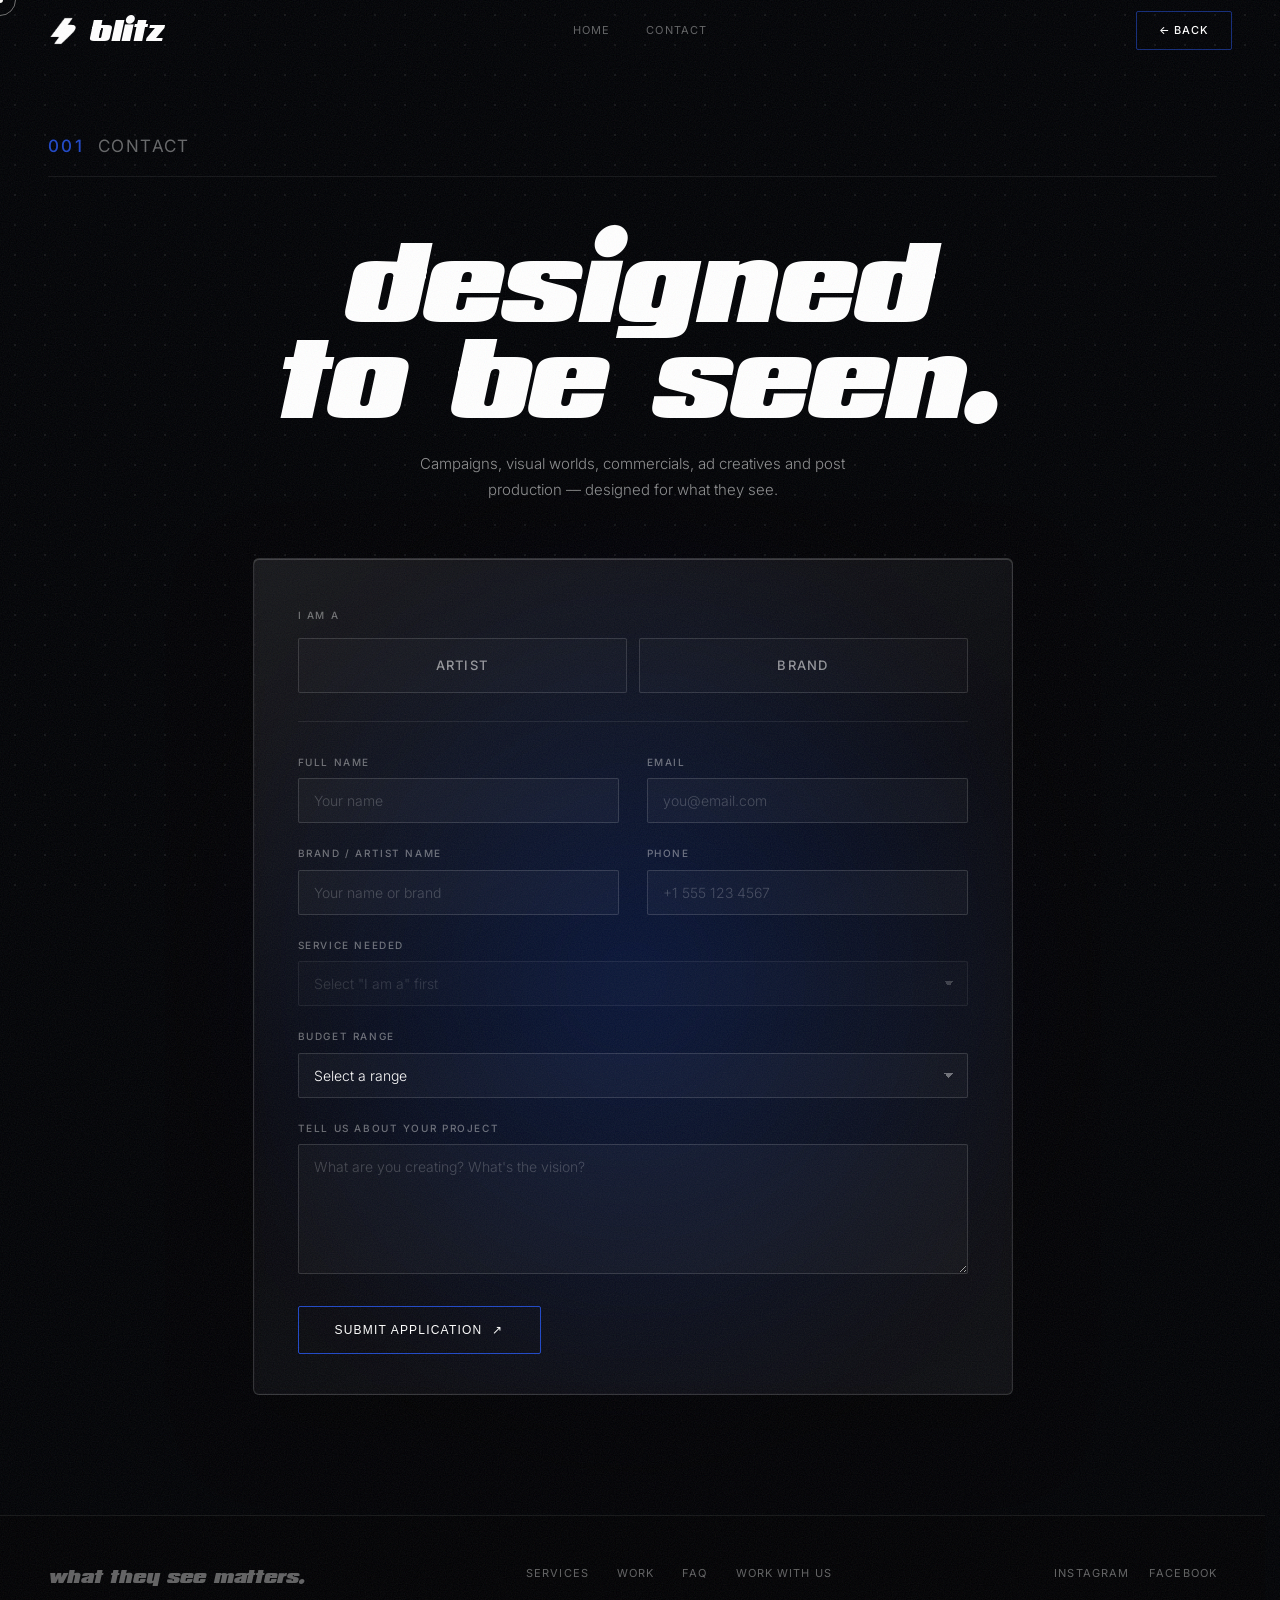
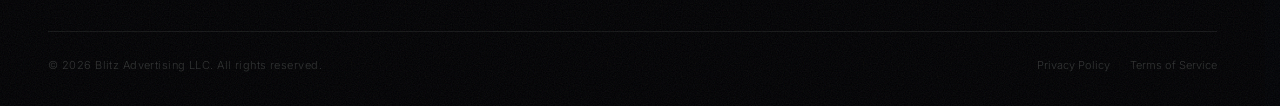
==== commit b97af49a: "Add files via upload" ====
--- a/apply/index.html
+++ b/apply/index.html
@@ -25,7 +25,7 @@
   <meta name="twitter:description" content="Start a project with Blitz. AI-visuals & post-production for artists and brands.">
   <meta name="twitter:image" content="https://adsbyblitz.com/assets/blitz-favicon.png">
 
-  <link rel="stylesheet" href="../styles.css?v=58">
+  <link rel="stylesheet" href="../styles.css?v=59">
   <link rel="icon" type="image/png" href="../assets/blitz-favicon.png">
   <script src="../assets/gsap.min.js"></script>
   <script src="../assets/ScrollTrigger.min.js"></script>
--- a/styles.css
+++ b/styles.css
@@ -1578,6 +1578,9 @@
   .contact-sub { font-size: 12.5px; line-height: 1.65; max-width: 100%; }
   .toggle-option { padding: 14px 18px; font-size: 12px; }
   .form-toggle-group .form-label { font-size: 11px; }
+  /* Centre the submit button — inline-flex is inline-level, so auto margins
+     only take effect once it is block-level with a shrink-to-fit width. */
+  .form-submit { display: flex; width: fit-content; margin-left: auto; margin-right: auto; }
 
   /* legal pages */
   .legal-headline { font-size: clamp(22px, 6.5vw, 34px); }
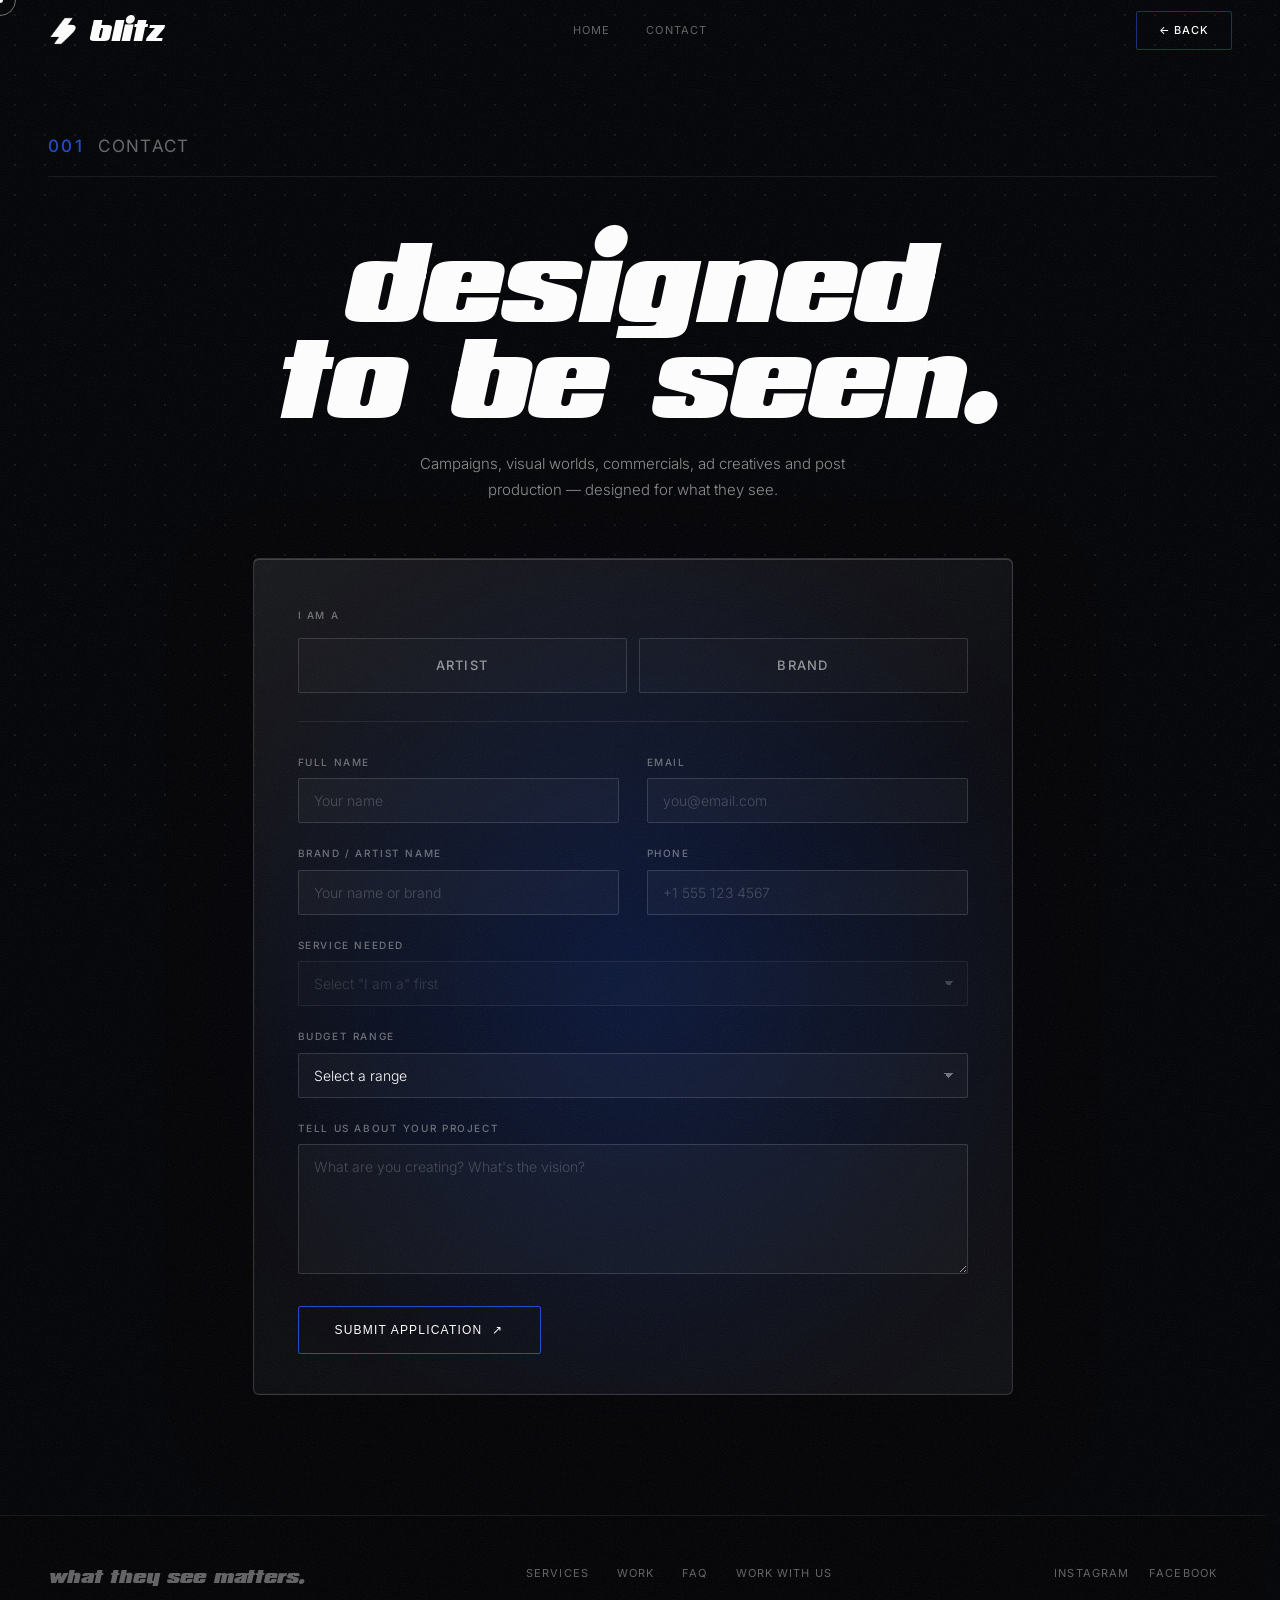
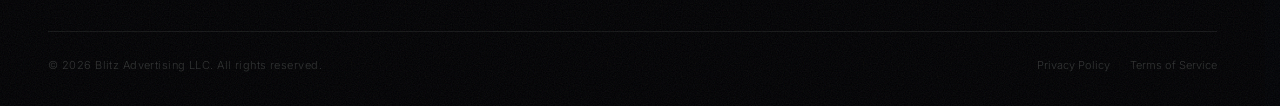
==== commit 6f225ec2: "Add files via upload" ====
--- a/apply/index.html
+++ b/apply/index.html
@@ -25,7 +25,7 @@
   <meta name="twitter:description" content="Start a project with Blitz. AI-visuals & post-production for artists and brands.">
   <meta name="twitter:image" content="https://adsbyblitz.com/assets/blitz-favicon.png">
 
-  <link rel="stylesheet" href="../styles.css?v=59">
+  <link rel="stylesheet" href="../styles.css?v=60">
   <link rel="icon" type="image/png" href="../assets/blitz-favicon.png">
   <script src="../assets/gsap.min.js"></script>
   <script src="../assets/ScrollTrigger.min.js"></script>
--- a/styles.css
+++ b/styles.css
@@ -1165,6 +1165,31 @@
   line-height: 1.78;
   color: rgba(255,255,255,0.55);
 }
+.legal-block p + p { margin-top: 16px; }
+.legal-list {
+  margin: 16px 0 0;
+  padding-left: 20px;
+  list-style: none;
+}
+.legal-list li {
+  position: relative;
+  font-size: 15px;
+  font-weight: 300;
+  line-height: 1.78;
+  color: rgba(255,255,255,0.55);
+  margin-bottom: 12px;
+}
+.legal-list li::before {
+  content: "";
+  position: absolute;
+  left: -20px;
+  top: 12px;
+  width: 5px;
+  height: 1px;
+  background: var(--blue-bright);
+}
+.legal-list li:last-child { margin-bottom: 0; }
+.legal-list strong { color: rgba(255,255,255,0.85); font-weight: 500; }
 .legal-link {
   color: var(--blue-bright);
   text-decoration: none;
